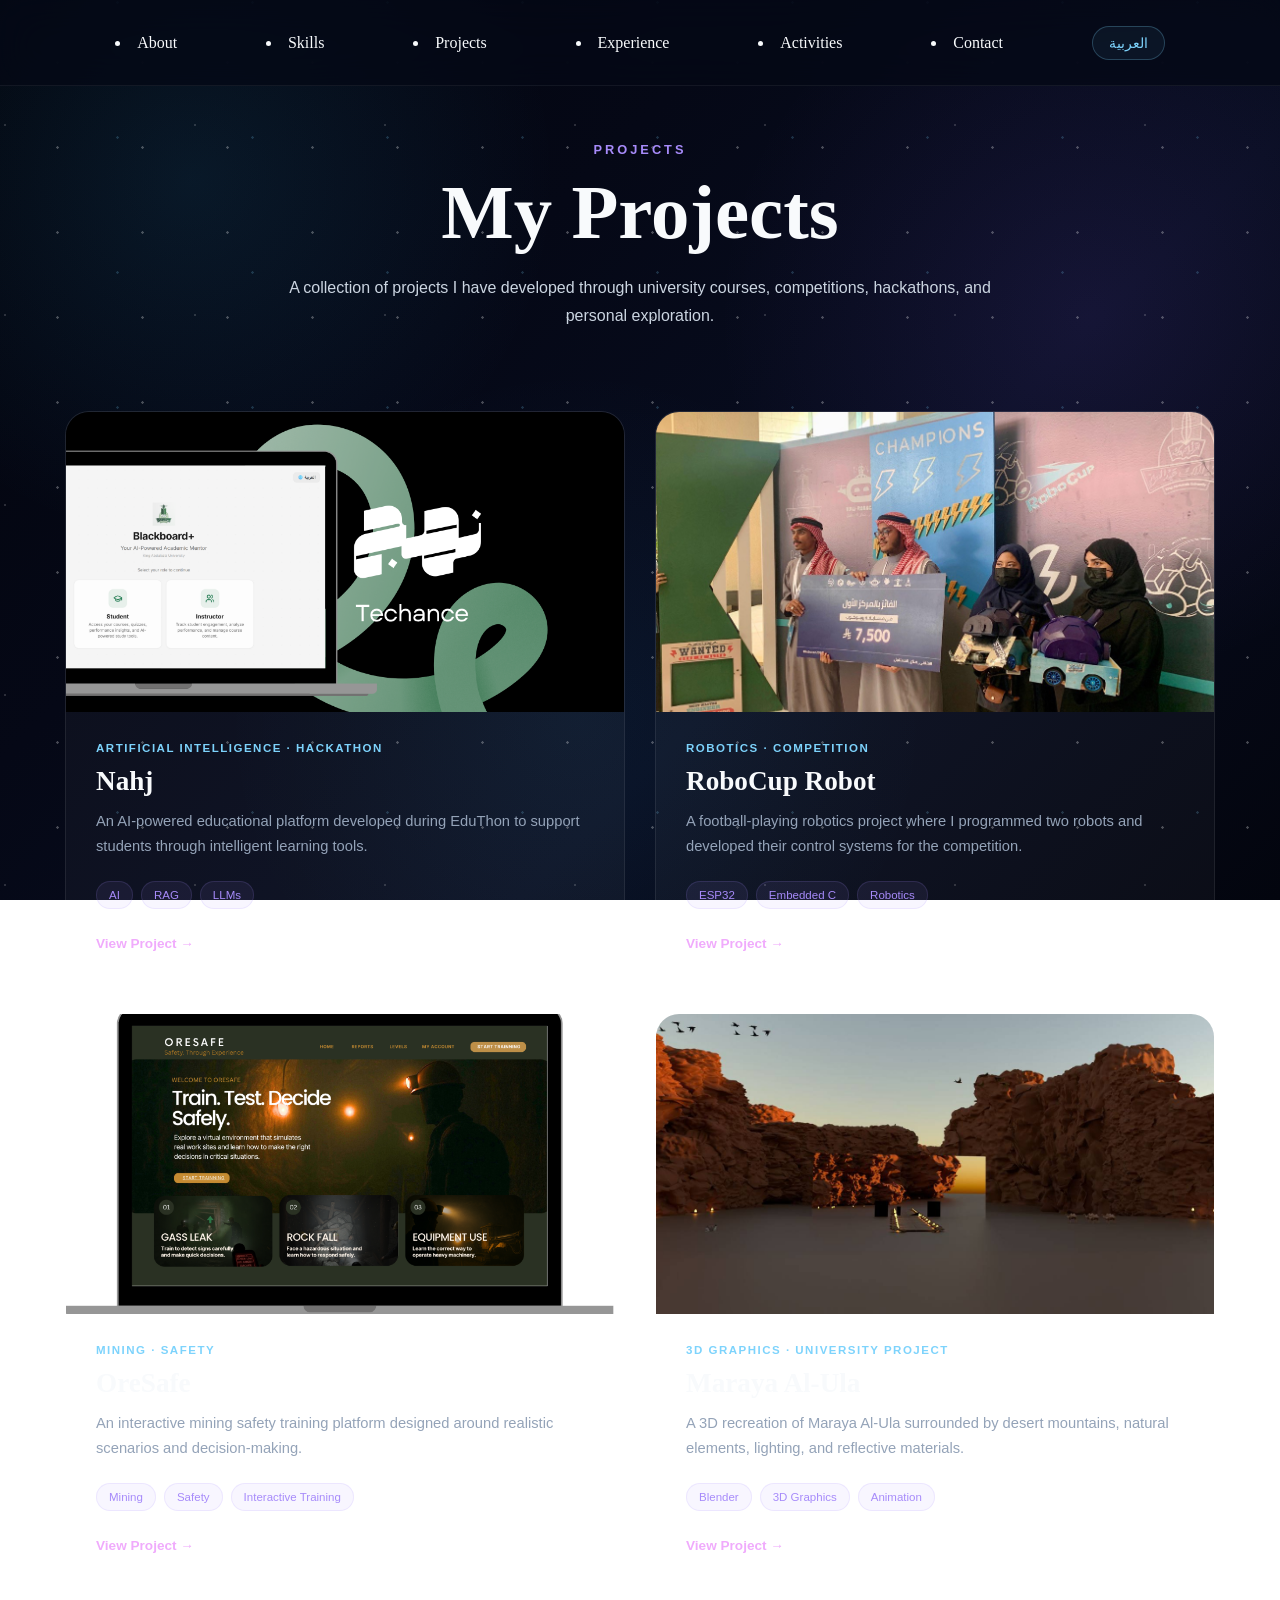
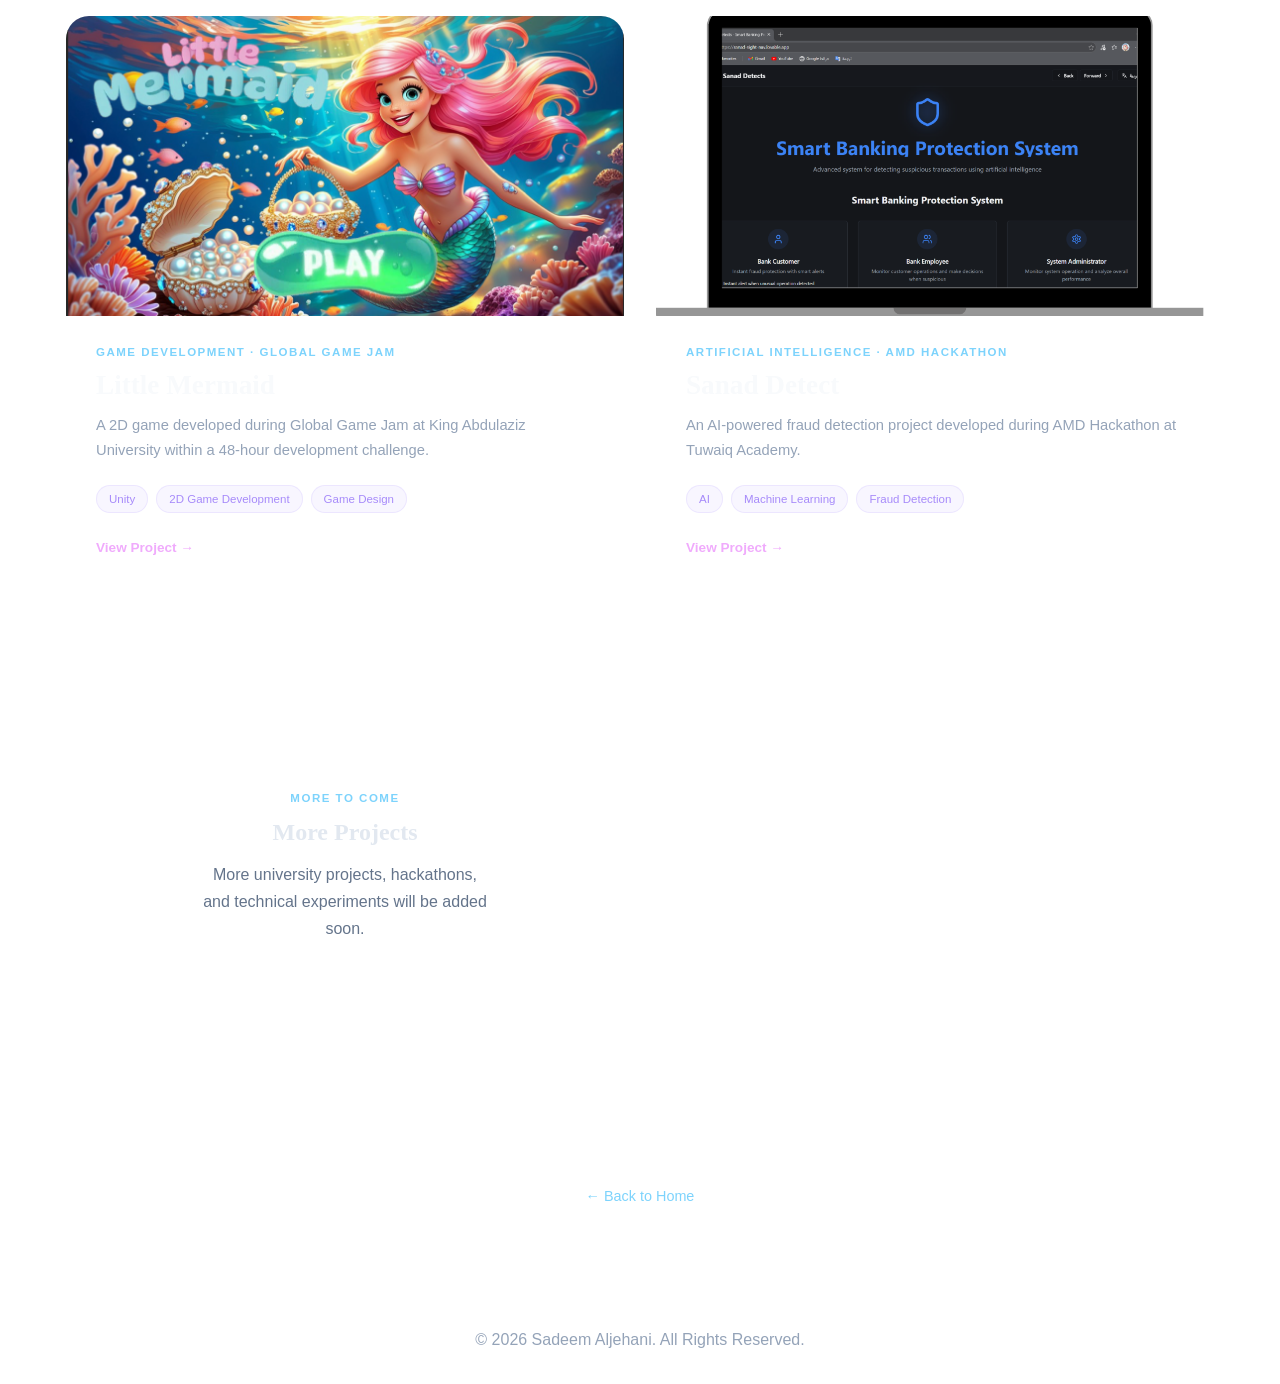
==== projects/index.html @ 94698612 "Initial commit" ====
<!DOCTYPE html>
<html lang="en" dir="ltr">

<head>

    <meta charset="UTF-8">
    <meta name="viewport" content="width=device-width, initial-scale=1.0">

    <title>Projects | Sadeem Aljehani</title>

    <link rel="preconnect" href="https://fonts.googleapis.com">
    <link rel="preconnect" href="https://fonts.gstatic.com" crossorigin>

    <link href="https://fonts.googleapis.com/css2?family=Poppins:wght@300;400;500;600;700;800&display=swap"
        rel="stylesheet">

    <link rel="stylesheet" href="../css/style.css">

</head>


<body>


    <!-- ================= NAVBAR ================= -->

    <header>

        <nav>

            <li>
                <a href="../index.html#about" data-en="About" data-ar="نبذة عني">
                    About
                </a>
            </li>

            <li>
                <a href="../index.html#skills" data-en="Skills" data-ar="المهارات">
                    Skills
                </a>
            </li>

            <li>
                <a href="../index.html#projects" data-en="Projects" data-ar="المشاريع">
                    Projects
                </a>
            </li>

            <li>
                <a href="../index.html#experience" data-en="Experience" data-ar="الخبرات">
                    Experience
                </a>
            </li>

            <li>
                <a href="../index.html#activities" data-en="Activities" data-ar="المشاركات">
                    Activities
                </a>
            </li>

            <li>
                <a href="../index.html#contact" data-en="Contact" data-ar="تواصل">
                    Contact
                </a>
            </li>

            <button id="language-toggle" class="language-toggle">
                العربية
            </button>

        </nav>

    </header>



    <!-- ================= PROJECTS ================= -->

    <main>

        <section class="all-projects">


            <!-- ================= PAGE HEADER ================= -->

            <div class="projects-page-header">

                <span data-en="PROJECTS" data-ar="المشاريع">
                    PROJECTS
                </span>


                <h1 data-en="My Projects" data-ar="مشاريعي">
                    My Projects
                </h1>


                <p data-en="A collection of projects I have developed through university courses, competitions, hackathons, and personal exploration."
                    data-ar="مجموعة من المشاريع التي طورتها من خلال المقررات الجامعية والمسابقات والهاكاثونات والتجارب الشخصية.">
                    A collection of projects I have developed through
                    university courses, competitions, hackathons,
                    and personal exploration.
                </p>

            </div>



            <!-- ================= PROJECT GRID ================= -->

            <div class="all-projects-grid">



                <!-- ================= NAHJ ================= -->

                <a href="nahj.html" class="all-project-card">

                    <div class="all-project-image">

                        <img src="../images/nahj.png" alt="Nahj">

                    </div>


                    <div class="all-project-content">

                        <span class="project-card-label" data-en="ARTIFICIAL INTELLIGENCE · HACKATHON"
                            data-ar="الذكاء الاصطناعي · هاكاثون">
                            ARTIFICIAL INTELLIGENCE · HACKATHON
                        </span>


                        <h2 data-en="Nahj" data-ar="نهج">
                            Nahj
                        </h2>


                        <p data-en="An AI-powered educational platform developed during EduThon to support students through intelligent learning tools."
                            data-ar="منصة تعليمية مدعومة بالذكاء الاصطناعي تم تطويرها خلال إديوثون لدعم الطلاب من خلال أدوات تعليمية ذكية.">
                            An AI-powered educational platform developed
                            during EduThon to support students through
                            intelligent learning tools.
                        </p>


                        <div class="project-card-tags">

                            <span>AI</span>
                            <span>RAG</span>
                            <span>LLMs</span>

                        </div>


                        <span class="project-card-link" data-en="View Project →" data-ar="عرض المشروع ←">
                            View Project →
                        </span>

                    </div>

                </a>



                <!-- ================= ROBOCUP ================= -->

                <a href="robocup.html" class="all-project-card">

                    <div class="all-project-image">

                        <img src="../images/robocup.png" alt="RoboCup Robot">

                    </div>


                    <div class="all-project-content">

                        <span class="project-card-label" data-en="ROBOTICS · COMPETITION" data-ar="الروبوتات · مسابقة">
                            ROBOTICS · COMPETITION
                        </span>


                        <h2 data-en="RoboCup Robot" data-ar="روبوت RoboCup">
                            RoboCup Robot
                        </h2>


                        <p data-en="A football-playing robotics project where I programmed two robots and developed their control systems for the competition."
                            data-ar="مشروع روبوتات لكرة القدم قمت فيه ببرمجة روبوتين وتطوير أنظمة التحكم الخاصة بهما للمشاركة في المسابقة.">
                            A football-playing robotics project where
                            I programmed two robots and developed
                            their control systems for the competition.
                        </p>


                        <div class="project-card-tags">

                            <span>ESP32</span>
                            <span>Embedded C</span>
                            <span>Robotics</span>

                        </div>


                        <span class="project-card-link" data-en="View Project →" data-ar="عرض المشروع ←">
                            View Project →
                        </span>

                    </div>

                </a>



                <!-- ================= ORESAFE ================= -->

                <a href="oresafe.html" class="all-project-card">

                    <div class="all-project-image">

                        <img src="../images/oresafe.png" alt="OreSafe">

                    </div>


                    <div class="all-project-content">

                        <span class="project-card-label" data-en="MINING · SAFETY" data-ar="التعدين · السلامة">
                            MINING · SAFETY
                        </span>


                        <h2 data-en="OreSafe" data-ar="OreSafe">
                            OreSafe
                        </h2>


                        <p data-en="An interactive mining safety training platform designed around realistic scenarios and decision-making."
                            data-ar="منصة تفاعلية للتدريب على السلامة في قطاع التعدين، مصممة حول سيناريوهات واقعية واتخاذ القرارات.">
                            An interactive mining safety training platform
                            designed around realistic scenarios and
                            decision-making.
                        </p>


                        <div class="project-card-tags">

                            <span data-en="Mining" data-ar="التعدين">
                                Mining
                            </span>

                            <span data-en="Safety" data-ar="السلامة">
                                Safety
                            </span>

                            <span data-en="Interactive Training" data-ar="تدريب تفاعلي">
                                Interactive Training
                            </span>

                        </div>


                        <span class="project-card-link" data-en="View Project →" data-ar="عرض المشروع ←">
                            View Project →
                        </span>

                    </div>

                </a>



                <!-- ================= MARAYA AL-ULA ================= -->

                <a href="maraya.html" class="all-project-card">

                    <div class="all-project-image">

                        <img src="../images/maraya1.jpg" alt="Maraya Al-Ula">

                    </div>


                    <div class="all-project-content">

                        <span class="project-card-label" data-en="3D GRAPHICS · UNIVERSITY PROJECT"
                            data-ar="رسوميات ثلاثية الأبعاد · مشروع جامعي">
                            3D GRAPHICS · UNIVERSITY PROJECT
                        </span>


                        <h2 data-en="Maraya Al-Ula" data-ar="مرايا العلا">
                            Maraya Al-Ula
                        </h2>


                        <p data-en="A 3D recreation of Maraya Al-Ula surrounded by desert mountains, natural elements, lighting, and reflective materials."
                            data-ar="إعادة إنشاء ثلاثية الأبعاد لمرايا العلا محاطة بالجبال الصحراوية والعناصر الطبيعية والإضاءة والخامات العاكسة.">
                            A 3D recreation of Maraya Al-Ula surrounded by
                            desert mountains, natural elements, lighting,
                            and reflective materials.
                        </p>


                        <div class="project-card-tags">

                            <span>Blender</span>

                            <span data-en="3D Graphics" data-ar="رسوميات ثلاثية الأبعاد">
                                3D Graphics
                            </span>

                            <span data-en="Animation" data-ar="تحريك">
                                Animation
                            </span>

                        </div>


                        <span class="project-card-link" data-en="View Project →" data-ar="عرض المشروع ←">
                            View Project →
                        </span>

                    </div>

                </a>



                <!-- ================= LITTLE MERMAID ================= -->

                <a href="little-mermaid.html" class="all-project-card">

                    <div class="all-project-image">

                        <img src="../images/little-mermaid.png" alt="Little Mermaid">

                    </div>


                    <div class="all-project-content">

                        <span class="project-card-label" data-en="GAME DEVELOPMENT · GLOBAL GAME JAM"
                            data-ar="تطوير ألعاب · Global Game Jam">
                            GAME DEVELOPMENT · GLOBAL GAME JAM
                        </span>


                        <h2 data-en="Little Mermaid" data-ar="Little Mermaid">
                            Little Mermaid
                        </h2>


                        <p data-en="A 2D game developed during Global Game Jam at King Abdulaziz University within a 48-hour development challenge."
                            data-ar="لعبة ثنائية الأبعاد تم تطويرها خلال Global Game Jam في جامعة الملك عبدالعزيز ضمن تحدٍ لتطوير اللعبة خلال 48 ساعة.">
                            A 2D game developed during Global Game Jam
                            at King Abdulaziz University within a
                            48-hour development challenge.
                        </p>


                        <div class="project-card-tags">

                            <span>Unity</span>

                            <span data-en="2D Game Development" data-ar="تطوير ألعاب ثنائية الأبعاد">
                                2D Game Development
                            </span>

                            <span data-en="Game Design" data-ar="تصميم الألعاب">
                                Game Design
                            </span>

                        </div>


                        <span class="project-card-link" data-en="View Project →" data-ar="عرض المشروع ←">
                            View Project →
                        </span>

                    </div>

                </a>



                <!-- ================= SANAD ================= -->

                <a href="https://sanad-sight-nav.lovable.app/" class="all-project-card">

                    <div class="all-project-image">

                        <img src="../images/sanad.png" alt="Sanad Detect">

                    </div>


                    <div class="all-project-content">

                        <span class="project-card-label" data-en="ARTIFICIAL INTELLIGENCE · AMD HACKATHON"
                            data-ar="الذكاء الاصطناعي · هاكاثون AMD">
                            ARTIFICIAL INTELLIGENCE · AMD HACKATHON
                        </span>


                        <h2 data-en="Sanad Detect" data-ar="سند Detect">
                            Sanad Detect
                        </h2>


                        <p data-en="An AI-powered fraud detection project developed during AMD Hackathon at Tuwaiq Academy."
                            data-ar="مشروع لاكتشاف الاحتيال باستخدام الذكاء الاصطناعي، تم تطويره خلال هاكاثون AMD في أكاديمية طويق.">
                            An AI-powered fraud detection project developed
                            during AMD Hackathon at Tuwaiq Academy.
                        </p>


                        <div class="project-card-tags">

                            <span>AI</span>

                            <span data-en="Machine Learning" data-ar="تعلم الآلة">
                                Machine Learning
                            </span>

                            <span data-en="Fraud Detection" data-ar="كشف الاحتيال">
                                Fraud Detection
                            </span>

                        </div>


                        <span class="project-card-link" data-en="View Project →" data-ar="عرض المشروع ←">
                            View Project →
                        </span>

                    </div>

                </a>



                <!-- ================= COMING PROJECT ================= -->

                <div class="all-project-card project-placeholder">

                    <div class="placeholder-content">

                        <span class="project-card-label" data-en="MORE TO COME" data-ar="المزيد قريبًا">
                            MORE TO COME
                        </span>


                        <h2 data-en="More Projects" data-ar="مشاريع أخرى">
                            More Projects
                        </h2>


                        <p data-en="More university projects, hackathons, and technical experiments will be added soon."
                            data-ar="سيتم إضافة المزيد من المشاريع الجامعية والهاكاثونات والتجارب التقنية قريبًا.">
                            More university projects, hackathons,
                            and technical experiments will be added soon.
                        </p>

                    </div>

                </div>


            </div>



            <!-- ================= BACK ================= -->

            <div class="projects-page-back">

                <a href="../index.html#projects" data-en="← Back to Home" data-ar="العودة إلى الرئيسية←">
                    ← Back to Home
                </a>

            </div>


        </section>

    </main>



    <!-- ================= FOOTER ================= -->

    <footer>

        <p data-en="© 2026 Sadeem Aljehani. All Rights Reserved." data-ar="© 2026 سديم الجهني. جميع الحقوق محفوظة.">
            © 2026 Sadeem Aljehani. All Rights Reserved.
        </p>

    </footer>



    <!-- ================= JAVASCRIPT ================= -->

    <script src="../js/script.js"></script>

</body>

</html>
---- css/style.css ----
/* ===========================
   RESET
=========================== */

* {
    margin: 0;
    padding: 0;
    box-sizing: border-box;
}

html {
    scroll-behavior: smooth;
}

body {
    font-family: Arial, sans-serif;

    background:
        radial-gradient(circle at 15% 20%,
            rgba(56, 189, 248, 0.10),
            transparent 28%),
        radial-gradient(circle at 85% 35%,
            rgba(139, 92, 246, 0.10),
            transparent 30%),
        radial-gradient(circle at 45% 80%,
            rgba(56, 189, 248, 0.06),
            transparent 35%),
        linear-gradient(135deg,
            #02040C 0%,
            #050816 35%,
            #080D20 65%,
            #03050E 100%);

    background-attachment: fixed;

    color: #F8FAFC;

    overflow-x: hidden;

    position: relative;
}

body::before {
    content: "";

    position: fixed;

    inset: 0;

    pointer-events: none;

    z-index: 0;

    background-image:
        radial-gradient(circle,
            rgba(255, 255, 255, .75) 1px,
            transparent 1.5px),
        radial-gradient(circle,
            rgba(125, 211, 252, .55) 1px,
            transparent 1.5px),
        radial-gradient(circle,
            rgba(255, 255, 255, .45) 1px,
            transparent 1.5px);

    background-size:
        85px 85px,
        135px 135px,
        190px 190px;

    background-position:
        15px 20px,
        50px 70px,
        100px 30px;

    opacity: .35;

    animation: starDrift 30s ease-in-out infinite;
}

section {
    padding: 120px 9%;
    background: transparent;
}

header,
main,
footer {
    position: relative;
    z-index: 1;
}

/* ===========================
   HEADINGS
=========================== */

h1,
h2,
h3,
h4,
.section-title,
.logo,
.greeting,
nav a {
    font-family: "Times New Roman", Times, serif;
}

section {
    padding: 120px 9%;
}

a {

    text-decoration: none;

    color: inherit;

}

ul {

    list-style: none;

}

section {

    background: transparent;
    color: #F8FAFC;

}

/* ===========================
   NAVBAR
=========================== */

header {

    position: fixed;

    top: 0;

    left: 0;

    width: 100%;

    z-index: 999;

    backdrop-filter: blur(18px);

    background: rgba(5, 8, 22, .75);

    border-bottom: 1px solid rgba(255, 255, 255, .06);

}

nav {

    height: 85px;

    display: flex;

    justify-content: space-between;

    align-items: center;

    width: 82%;

    margin: auto;

}

.logo {

    font-size: 2rem;

    font-weight: 700;

    color: #7DD3FC;

}

nav ul {

    display: flex;

    gap: 2.5rem;

}

nav ul li a {

    color: #CBD5E1;

    transition: .35s;

    font-weight: 500;

}

nav ul li a:hover {

    color: #7DD3FC;

}

nav a.active {

    color: #7DD3FC;

}

/* ===========================
   HERO
=========================== */

#hero {

    min-height: 100vh;

    display: flex;

    justify-content: space-between;

    align-items: center;

    gap: 80px;

}

.hero-content {

    flex: 1;

}

.greeting {

    color: #7DD3FC;

    letter-spacing: 4px;

    font-weight: 600;

}

.hero-content h1 {

    font-size: 5rem;

    margin: 18px 0;

    line-height: 1.05;

}

.hero-content h1 span {

    color: #A855F7;

}

#typing {

    font-size: 1.6rem;

    color: #94A3B8;

    margin-bottom: 25px;

}

.description {

    color: #B8C1D9;

    line-height: 2;

    max-width: 620px;

    margin-bottom: 35px;

}

.hero-tags {

    display: flex;

    flex-wrap: wrap;

    gap: 15px;

    margin-bottom: 40px;

}

.hero-tags span {

    padding: 10px 18px;

    border-radius: 50px;

    background: rgba(125, 211, 252, .08);

    border: 1px solid rgba(125, 211, 252, .25);

    color: #7DD3FC;

}

.hero-buttons {

    display: flex;

    gap: 20px;

}

.btn-primary {

    padding: 15px 30px;

    border-radius: 14px;

    background: linear-gradient(135deg, #38BDF8, #8B5CF6);

    color: white;

    transition: .35s;

}

.btn-primary:hover {

    transform: translateY(-5px);

}

.btn-secondary {

    padding: 15px 30px;

    border-radius: 14px;

    border: 1px solid #7DD3FC;

    color: #7DD3FC;

    transition: .35s;

}

.btn-secondary:hover {

    background: #7DD3FC;

    color: #050816;

}

/* ===========================
   HERO VISUAL
=========================== */

.hero-visual {

    flex: 1;
    position: relative;
    height: 520px;
    overflow: hidden;

}

.glow {

    width: 340px;

    height: 340px;

    border-radius: 50%;

    background: radial-gradient(circle, #38BDF8 0%, transparent 70%);

    opacity: .18;

    position: absolute;

    left: 50%;

    top: 50%;

    transform: translate(-50%, -50%);

}

.orbit {

    position: absolute;

    border: 1px solid rgba(125, 211, 252, .12);

    border-radius: 50%;

    left: 50%;
    top: 50%;

    transform: translate(-50%, -50%) rotate(-25deg);

    animation: orbitRotate 20s linear infinite;

}

.orbit-1 {

    width: 260px;
    height: 170px;

}

.orbit-2 {

    width: 380px;
    height: 260px;

    animation-duration: 28s;

}

.orbit-3 {

    width: 520px;
    height: 360px;

    animation-duration: 36s;

}

/* ===========================
   SECTION TITLE
=========================== */

.section-title {

    text-align: center;

    margin-bottom: 80px;

}

.section-title span {

    color: #7DD3FC;

    letter-spacing: 5px;

    font-size: .9rem;

    font-weight: 600;

}

.section-title h2 {

    font-size: 3rem;

    margin-top: 15px;

}

/* ===========================
   ABOUT
=========================== */

#about {

    background: linear-gradient(180deg,
            #050816 0%,
            #0B1120 100%);

}

.about-container {

    display: flex;

    justify-content: space-between;

    align-items: center;

    gap: 90px;

}

.about-text {

    flex: 1;

}

.about-text p {

    color: #B8C1D9;

    line-height: 2;

    margin-bottom: 25px;

    font-size: 1.08rem;

}

.about-cards {

    flex: 1;

    display: grid;

    grid-template-columns: repeat(2, 1fr);

    gap: 22px;

}

.about-card {

    background: rgba(255, 255, 255, .04);

    border: 1px solid rgba(255, 255, 255, .08);

    border-radius: 22px;

    padding: 30px;

    transition: .35s;

    backdrop-filter: blur(15px);

}

.about-card:hover {

    transform: translateY(-10px);

    border-color: #7DD3FC;

    box-shadow: 0 20px 45px rgba(125, 211, 252, .15);

}

.about-card h3 {
    color: #A78BFA;
    margin-bottom: 18px;

    font-size: 1.3rem;

}

.about-card p {

    color: #94A3B8;

    line-height: 1.8;

}

.about-text strong {
    color: #7DD3FC;
    font-weight: 600;
}

/* ===========================
   SKILLS
=========================== */

/* =========================
   SKILLS
========================= */

#skills {
    background: transparent;
}

.skills-grid {

    display: grid;

    grid-template-columns: repeat(2, 1fr);

    gap: 30px;

}

.skill-category {

    background: rgba(255, 255, 255, 0.04);

    border: 1px solid rgba(255, 255, 255, 0.08);

    border-radius: 22px;

    padding: 35px;

    transition: 0.35s ease;

}

.skill-category:hover {

    transform: translateY(-8px);

    border-color: rgba(167, 139, 250, 0.45);

    box-shadow:
        0 20px 40px rgba(139, 92, 246, 0.15);

}


/* =========================
   CARD TITLE
========================= */

.skill-category h3 {

    margin-bottom: 25px;

    font-size: 1.4rem;

    color: #A78BFA;

}


/* =========================
   SKILL TAGS
========================= */

.skill-tags {

    display: flex;

    flex-wrap: wrap;

    gap: 12px;

}

.skill-tags span {

    padding: 10px 18px;

    border-radius: 50px;

    background: rgba(255, 255, 255, 0.04);

    border: 1px solid rgba(255, 255, 255, 0.10);

    color: #CBD5E1;

    transition: 0.3s ease;

}


/* =========================
   DIFFERENT SKILL COLORS
========================= */

.skill-tags span:nth-child(4n + 1) {

    color: #7DD3FC;

    border-color: rgba(125, 211, 252, 0.25);

    background: rgba(125, 211, 252, 0.06);

}

.skill-tags span:nth-child(4n + 2) {

    color: #A78BFA;

    border-color: rgba(167, 139, 250, 0.25);

    background: rgba(167, 139, 250, 0.06);

}

.skill-tags span:nth-child(4n + 3) {

    color: #F0ABFC;

    border-color: rgba(240, 171, 252, 0.25);

    background: rgba(240, 171, 252, 0.06);

}

.skill-tags span:nth-child(4n + 4) {

    color: #86EFAC;

    border-color: rgba(134, 239, 172, 0.25);

    background: rgba(134, 239, 172, 0.06);

}


/* =========================
   HOVER
========================= */

.skill-tags span:hover {

    transform: translateY(-3px);

    background: rgba(255, 255, 255, 0.10);

    border-color: currentColor;

}

/* ===========================
   PROJECTS
=========================== */

#projects {

    background: linear-gradient(180deg,
            #050816,
            #0B1120);

}

.projects-grid {

    display: grid;

    grid-template-columns: repeat(auto-fit, minmax(320px, 1fr));

    gap: 30px;

}

.project-card {

    background: rgba(255, 255, 255, .04);

    border: 1px solid rgba(255, 255, 255, .08);

    border-radius: 24px;

    overflow: hidden;

    transition: .4s;

}

.project-card:hover {

    transform: translateY(-12px);

    border-color: #7DD3FC;

    box-shadow: 0 20px 50px rgba(125, 211, 252, .18);

}

.project-card img {

    width: 100%;

    height: 220px;

    object-fit: cover;

}

.project-card h3 {

    margin: 25px 25px 10px;

    font-size: 1.5rem;

}

.project-card p {

    margin: 0 25px 30px;

    color: #94A3B8;

    line-height: 1.8;

}

.projects-button {

    margin-top: 60px;

    text-align: center;

}

/* ===========================
   EXPERIENCE
=========================== */

.timeline {

    max-width: 900px;

    margin: auto;

    position: relative;

}

.timeline::before {

    content: "";

    position: absolute;

    left: 20px;

    top: 0;

    width: 2px;

    height: 100%;

    background: #38BDF8;

}

.timeline-item {

    position: relative;

    padding-left: 70px;

    margin-bottom: 60px;

}

.timeline-dot {

    width: 18px;

    height: 18px;

    background: #38BDF8;

    border-radius: 50%;

    position: absolute;

    left: 11px;

    top: 10px;

}

.timeline-content {

    background: rgba(255, 255, 255, .04);

    border: 1px solid rgba(255, 255, 255, .08);

    border-radius: 20px;

    padding: 30px;

}

.timeline-content span {

    color: #7DD3FC;

    font-size: .9rem;

}

.timeline-content h3 {

    margin: 12px 0 5px;

}

.timeline-content h4 {

    color: #CBD5E1;

    margin-bottom: 15px;

    font-weight: 500;

}

.timeline-content p {

    color: #94A3B8;

    line-height: 1.8;

}

/* ===========================
   LEADERSHIP
=========================== */

.community-grid {

    display: grid;

    grid-template-columns: repeat(auto-fit, minmax(250px, 1fr));

    gap: 25px;

}

.community-card {

    padding: 30px;

    border-radius: 20px;

    background: rgba(255, 255, 255, .04);

    border: 1px solid rgba(255, 255, 255, .08);

    transition: .35s;

}

.community-card:hover {

    transform: translateY(-8px);

    border-color: #8B5CF6;

}

.community-card h3 {

    margin-bottom: 15px;

}

.community-card p {

    color: #94A3B8;

    line-height: 1.8;

}

/* =====================================================
   CONTACT
===================================================== */

.contact {

    width: min(1150px, 90%);

    margin: 0 auto;

    padding: 100px 0 120px;
}


.contact-container {

    max-width: 900px;

    margin: 0 auto;
}


/* ================= CONTACT LINKS ================= */

.contact-links {

    display: grid;

    grid-template-columns: repeat(3, 1fr);

    gap: 18px;

    margin-top: 45px;
}


.contact-card {

    display: flex;

    align-items: center;

    gap: 15px;

    padding: 22px;

    border-radius: 20px;

    text-decoration: none;

    background:
        linear-gradient(135deg,
            rgba(255, 255, 255, 0.04),
            rgba(255, 255, 255, 0.018));

    border: 1px solid rgba(255, 255, 255, 0.08);

    transition:
        transform 0.3s ease,
        border-color 0.3s ease,
        box-shadow 0.3s ease;
}


.contact-card:hover {

    transform: translateY(-5px);

    border-color: rgba(125, 211, 252, 0.35);

    box-shadow:
        0 20px 50px rgba(125, 211, 252, 0.08);
}


/* ================= ICON ================= */

.contact-icon {

    width: 48px;

    height: 48px;

    min-width: 48px;

    display: flex;

    align-items: center;

    justify-content: center;

    border-radius: 14px;

    color: #7DD3FC;

    background: rgba(125, 211, 252, 0.07);

    border: 1px solid rgba(125, 211, 252, 0.16);

    font-size: 1rem;

    font-weight: 700;
}


/* ================= TEXT ================= */

.contact-label {

    display: block;

    margin-bottom: 5px;

    color: #7DD3FC;

    font-size: 0.68rem;

    font-weight: 700;

    letter-spacing: 1.5px;
}


.contact-card h3 {

    margin: 0;

    color: #F8FAFC;

    font-size: 0.9rem;

    font-weight: 500;

    word-break: break-word;
}


/* =====================================================
   RESPONSIVE
===================================================== */

@media (max-width: 850px) {

    .contact-links {

        grid-template-columns: 1fr;

    }

}


@media (max-width: 500px) {

    .contact {

        width: 88%;

        padding: 70px 0 90px;

    }

    .contact-card {

        padding: 18px;

    }

}

/* ===========================
   FOOTER
=========================== */

footer {

    padding: 35px;

    text-align: center;

    border-top: 1px solid rgba(255, 255, 255, .08);

    color: #94A3B8;

}

#topBtn {

    position: fixed;

    right: 30px;
    bottom: 30px;

    width: 52px;
    height: 52px;

    border: none;
    border-radius: 50%;

    background: linear-gradient(135deg,
            #38BDF8,
            #8B5CF6);

    color: white;

    font-size: 22px;

    cursor: pointer;

    opacity: 0;
    visibility: hidden;

    transform: translateY(15px);

    transition: .3s;

    z-index: 1000;

}

#topBtn.show {

    opacity: 1;

    visibility: visible;

    transform: translateY(0);

}



/* ===========================
   RESPONSIVE
=========================== */

@media(max-width:992px) {

    nav {

        width: 90%;

    }

    #hero {

        flex-direction: column;

        text-align: center;

    }

    .hero-content {

        display: flex;

        flex-direction: column;

        align-items: center;

    }

    .about-container {

        flex-direction: column;

    }

    .about-cards {

        grid-template-columns: 1fr;

        width: 100%;

    }

    .skills-grid {

        grid-template-columns: 1fr;

    }

    .projects-grid {

        grid-template-columns: 1fr;

    }

}

@media(max-width:768px) {

    nav {

        flex-direction: column;

        height: auto;

        padding: 20px 0;

        gap: 20px;

    }

    nav ul {

        flex-wrap: wrap;

        justify-content: center;

    }

    .hero-content h1 {

        font-size: 3.2rem;

    }

    .section-title h2 {

        font-size: 2.3rem;

    }

    section {

        padding: 90px 7%;

    }

}

.stars {

    position: absolute;

    inset: 0;

    pointer-events: none;

    background-image:
        radial-gradient(circle, rgba(255, 255, 255, .8) 1px, transparent 1.5px),
        radial-gradient(circle, rgba(125, 211, 252, .6) 1px, transparent 1.5px),
        radial-gradient(circle, rgba(255, 255, 255, .5) 1px, transparent 1.5px);

    background-size:
        90px 90px,
        140px 140px,
        190px 190px;

    background-position:
        10px 20px,
        40px 80px,
        100px 30px;

    opacity: .45;

    mask-image: radial-gradient(circle at center,
            black 0%,
            transparent 70%);

}

@keyframes starDrift {

    0% {
        transform: translate(0, 0);
    }

    50% {
        transform: translate(-8px, 5px);
    }

    100% {
        transform: translate(0, 0);
    }

}

/* ===========================
   SPACE BACKGROUND
=========================== */

#hero,
#about,
#skills,
#projects,
#experience,
#activities,
#certificates,
#contact {
    background: transparent !important;
}

/* =====================================================
PROJECT PAGES — SHARED
===================================================== */

.project-details {
    width: min(1180px, 88%);
    margin: 0 auto;
    padding: 150px 0 100px;
}


/* ================= PROJECT HERO ================= */

.project-hero {
    display: grid;
    grid-template-columns: 1fr 1fr;
    align-items: center;
    gap: 70px;
    min-height: 520px;
    margin-bottom: 100px;
}

.project-heading {
    order: 1;
    min-width: 0;
    padding: 20px;
}

.project-image {
    order: 2;
    position: relative;

    display: flex;
    justify-content: center;
    align-items: center;

    width: 100%;
    height: 440px;

    border-radius: 30px;

    background:
        radial-gradient(circle at 50% 40%,
            rgba(139, 92, 246, 0.14),
            transparent 60%),
        rgba(255, 255, 255, 0.025);

    border: 1px solid rgba(255, 255, 255, 0.09);

    overflow: hidden;

    box-shadow:
        0 25px 70px rgba(0, 0, 0, 0.35),
        0 0 50px rgba(139, 92, 246, 0.06);
}

.project-image::before {
    content: "";

    position: absolute;

    width: 280px;
    height: 280px;

    background: #8B5CF6;

    filter: blur(120px);
    opacity: 0.12;

    border-radius: 50%;

    z-index: 0;
}

.project-image img {
    position: relative;
    z-index: 1;

    width: 92%;
    max-width: 620px;
    max-height: 390px;

    object-fit: contain;

    border-radius: 18px;

    transition: transform 0.5s ease;
}

.project-image:hover img {
    transform: scale(1.035);
}


/* ================= TITLE ================= */

.project-label {
    display: inline-block;

    padding: 9px 18px;
    margin-bottom: 18px;

    border-radius: 50px;

    color: #A78BFA;

    background: rgba(167, 139, 250, 0.07);

    border: 1px solid rgba(167, 139, 250, 0.2);

    font-size: 0.8rem;
    font-weight: 600;

    letter-spacing: 2px;
}

.project-heading h1 {
    margin: 15px 0 20px;

    color: #F8FAFC;

    font-size: clamp(3rem, 6vw, 5.5rem);

    line-height: 1.05;
}

.project-achievement {
    margin: 20px 0 8px;

    color: #F0ABFC;

    font-size: 1.15rem;
    font-weight: 600;
}

.project-team {
    margin-top: 8px;

    color: #94A3B8;

    font-size: 0.95rem;
}

.project-status {
    display: inline-block;

    margin-top: 12px;

    padding: 7px 14px;

    border-radius: 30px;

    font-size: 0.82rem;

    color: #94A3B8;

    background: rgba(255, 255, 255, 0.04);

    border: 1px solid rgba(255, 255, 255, 0.08);
}


/* ================= PROJECT SECTIONS ================= */

.project-section {
    position: relative;

    max-width: 900px;

    margin: 0 auto 100px;

    padding: 45px;

    border-radius: 28px;

    background:
        linear-gradient(135deg,
            rgba(255, 255, 255, 0.045),
            rgba(255, 255, 255, 0.018));

    border: 1px solid rgba(255, 255, 255, 0.075);

    box-shadow:
        0 20px 50px rgba(0, 0, 0, 0.12);

    overflow: hidden;
}

.project-section::before {
    content: "";

    position: absolute;

    width: 180px;
    height: 180px;

    top: -100px;
    right: -70px;

    background: #8B5CF6;

    filter: blur(100px);
    opacity: 0.08;

    border-radius: 50%;
}

.project-section-label {
    display: block;

    margin-bottom: 12px;

    color: #7DD3FC;

    font-size: 0.8rem;
    font-weight: 600;

    letter-spacing: 2px;
}

.project-section h2 {
    margin-bottom: 25px;

    color: #F8FAFC;

    font-size: 2rem;
}

.project-section>p {
    max-width: 800px;

    margin-bottom: 18px;

    color: #CBD5E1;

    font-size: 1rem;

    line-height: 1.9;
}


/* ================= NAHJ FEATURES ================= */

.project-features {
    display: grid;

    grid-template-columns: repeat(2, 1fr);

    gap: 18px;

    margin-top: 30px;
}

.project-feature {
    position: relative;

    padding: 28px;

    border-radius: 20px;

    background: rgba(255, 255, 255, 0.035);

    border: 1px solid rgba(255, 255, 255, 0.07);

    transition: 0.3s ease;
}

.project-feature::before {
    content: "";

    position: absolute;

    left: 0;
    top: 20px;
    bottom: 20px;

    width: 3px;

    border-radius: 10px;

    background: linear-gradient(180deg,
            #8B5CF6,
            #7DD3FC);
}

.project-feature:hover {
    transform: translateY(-5px);

    background: rgba(139, 92, 246, 0.055);

    border-color: rgba(139, 92, 246, 0.3);
}

.project-feature h3 {
    margin-bottom: 10px;

    padding-left: 10px;

    font-size: 1.1rem;

    color: #EDE9FE;
}

.project-feature p {
    padding-left: 10px;

    color: #94A3B8;

    line-height: 1.7;

    font-size: 0.92rem;
}


/* ================= ROBOTICS GALLERY ================= */

.project-gallery {
    display: grid;

    grid-template-columns: repeat(2, 1fr);

    gap: 20px;

    margin-top: 35px;
}

.gallery-item {
    width: 100%;
    height: 300px;

    overflow: hidden;

    border-radius: 20px;

    background: rgba(255, 255, 255, 0.03);

    border: 1px solid rgba(255, 255, 255, 0.08);
}

.gallery-item img {
    width: 100%;
    height: 100%;

    display: block;

    object-fit: cover;

    transition: transform 0.5s ease;
}

.gallery-item:hover img {
    transform: scale(1.05);
}


/* ================= TECHNOLOGIES ================= */

.project-tags {
    display: flex;

    flex-wrap: wrap;

    gap: 12px;

    margin-top: 30px;
}

.project-tags span {
    padding: 10px 18px;

    border-radius: 50px;

    color: #7DD3FC;

    background: rgba(125, 211, 252, 0.06);

    border: 1px solid rgba(125, 211, 252, 0.20);

    font-size: 0.9rem;

    transition: 0.3s ease;
}

.project-tags span:hover {
    color: #050816;

    background: #7DD3FC;

    transform: translateY(-3px);
}


/* ================= ROBOTICS ROLE ================= */

.project-highlight {
    padding: 35px;

    border-radius: 24px;

    background: rgba(167, 139, 250, 0.05);

    border: 1px solid rgba(167, 139, 250, 0.15);
}

.project-highlight h2 {
    color: #A78BFA;
}


/* ================= ACHIEVEMENT ================= */

.project-achievement-box {
    width: 100%;

    padding: 45px;

    margin-bottom: 70px;

    text-align: center;

    border-radius: 24px;

    background:
        linear-gradient(135deg,
            rgba(167, 139, 250, 0.08),
            rgba(240, 171, 252, 0.05));

    border: 1px solid rgba(167, 139, 250, 0.20);
}

.project-achievement-box>span {
    color: #7DD3FC;

    font-size: 0.8rem;
    font-weight: 600;

    letter-spacing: 2px;
}

.project-achievement-box h2 {
    margin: 12px 0 5px;

    color: #F0ABFC;

    font-size: 3rem;
}

.project-achievement-box p {
    color: #CBD5E1;
}


/* ================= CERTIFICATE ================= */

.project-certificate {
    text-align: center;
}

.certificate-image {
    display: flex;

    justify-content: center;
    align-items: center;

    margin-top: 35px;
}

.certificate-image img {
    width: 100%;

    max-width: 650px;

    height: auto;

    display: block;

    border-radius: 18px;

    border: 1px solid rgba(255, 255, 255, 0.10);

    box-shadow:
        0 25px 60px rgba(139, 92, 246, 0.15);

    transition: 0.35s ease;
}

.certificate-image img:hover {
    transform: translateY(-5px);

    box-shadow:
        0 30px 70px rgba(139, 92, 246, 0.22);
}


/* ================= BACK BUTTON ================= */

.project-back {
    text-align: center;

    margin-top: 60px;
}

.project-back a {
    color: #7DD3FC;

    text-decoration: none;

    font-weight: 500;

    transition: 0.3s;
}

.project-back a:hover {
    color: #F0ABFC;
}


/* ================= MOBILE ================= */

@media (max-width: 800px) {

    .project-details {
        width: 92%;
        padding-top: 100px;
    }

    .project-hero {
        grid-template-columns: 1fr;

        gap: 40px;

        text-align: center;

        min-height: auto;

        margin-bottom: 80px;
    }

    .project-heading {
        order: 1;
    }

    .project-image {
        order: 2;

        height: 300px;
    }

    .project-image img {
        max-width: 450px;
        max-height: 260px;
    }

    .project-section {
        margin-bottom: 70px;

        padding: 30px 25px;
    }

    .project-features {
        grid-template-columns: 1fr;
    }

    .project-gallery {
        grid-template-columns: 1fr;
    }

    .gallery-item {
        height: 280px;
    }
}

@media (max-width: 500px) {

    .project-details {
        width: 88%;
    }

    .project-heading h1 {
        font-size: 2.8rem;
    }

    .project-section {
        padding: 25px 20px;
    }

    .project-section h2 {
        font-size: 1.6rem;
    }

    .project-achievement-box {
        padding: 35px 20px;
    }

    .project-achievement-box h2 {
        font-size: 2.4rem;
    }

    .project-tags span {
        padding: 8px 13px;
        font-size: 0.8rem;
    }
}

/* =====================================================
   ALL PROJECTS PAGE
===================================================== */

.all-projects {

    width: min(1150px, 90%);

    margin: 0 auto;

    padding: 140px 0 90px;

}


/* =====================================================
   PAGE HEADER
===================================================== */

.projects-page-header {

    max-width: 750px;

    margin: 0 auto 80px;

    text-align: center;

}


.projects-page-header>span {

    color: #A78BFA;

    font-size: 0.8rem;

    font-weight: 600;

    letter-spacing: 3px;

}


.projects-page-header h1 {

    margin: 15px 0 20px;

    color: #F8FAFC;

    font-size: clamp(3rem, 6vw, 5rem);

    line-height: 1.05;

}


.projects-page-header p {

    color: #CBD5E1;

    font-size: 1rem;

    line-height: 1.8;

}


/* =====================================================
   PROJECT GRID
===================================================== */

.all-projects-grid {

    display: grid;

    grid-template-columns: repeat(2, 1fr);

    gap: 30px;

}


/* =====================================================
   PROJECT CARD
===================================================== */

.all-project-card {

    display: block;

    overflow: hidden;

    text-decoration: none;

    border-radius: 24px;

    background: rgba(255, 255, 255, 0.035);

    border: 1px solid rgba(255, 255, 255, 0.08);

    transition:
        transform 0.35s ease,
        border-color 0.35s ease,
        box-shadow 0.35s ease;

}


.all-project-card:hover {

    transform: translateY(-8px);

    border-color: rgba(167, 139, 250, 0.45);

    box-shadow:
        0 25px 60px rgba(139, 92, 246, 0.15);

}


/* =====================================================
   PROJECT IMAGE
===================================================== */

.all-project-image {

    width: 100%;

    height: 300px;

    overflow: hidden;

    background: rgba(255, 255, 255, 0.025);

}


.all-project-image img {

    width: 100%;

    height: 100%;

    display: block;

    object-fit: cover;

    transition: transform 0.5s ease;

}


.all-project-card:hover .all-project-image img {

    transform: scale(1.05);

}


/* =====================================================
   PROJECT CONTENT
===================================================== */

.all-project-content {

    padding: 30px;

}


.project-card-label {

    display: block;

    margin-bottom: 12px;

    color: #7DD3FC;

    font-size: 0.72rem;

    font-weight: 600;

    letter-spacing: 1.5px;

}


.all-project-content h2 {

    margin-bottom: 12px;

    color: #F8FAFC;

    font-size: 1.7rem;

}


.all-project-content p {

    margin-bottom: 22px;

    color: #94A3B8;

    line-height: 1.7;

    font-size: 0.92rem;

}


/* =====================================================
   PROJECT TAGS
===================================================== */

.project-card-tags {

    display: flex;

    flex-wrap: wrap;

    gap: 8px;

    margin-bottom: 25px;

}


.project-card-tags span {

    padding: 7px 12px;

    border-radius: 50px;

    color: #A78BFA;

    background: rgba(167, 139, 250, 0.08);

    border: 1px solid rgba(167, 139, 250, 0.15);

    font-size: 0.72rem;

}


/* =====================================================
   VIEW PROJECT
===================================================== */

.project-card-link {

    color: #F0ABFC;

    font-size: 0.85rem;

    font-weight: 600;

    transition: 0.3s;

}


.all-project-card:hover .project-card-link {

    color: #7DD3FC;

}


/* =====================================================
   PLACEHOLDER
===================================================== */

.project-placeholder {

    min-height: 500px;

    display: flex;

    align-items: center;

    justify-content: center;

    text-align: center;

    border-style: dashed;

    cursor: default;

}


.project-placeholder:hover {

    transform: none;

    border-color: rgba(255, 255, 255, 0.15);

    box-shadow: none;

}


.placeholder-content {

    max-width: 350px;

    padding: 30px;

}


.placeholder-content h2 {

    margin: 15px 0;

    color: #E2E8F0;

}


.placeholder-content p {

    color: #64748B;

    line-height: 1.7;

}


/* =====================================================
   BACK
===================================================== */

.projects-page-back {

    margin-top: 70px;

    text-align: center;

}


.projects-page-back a {

    color: #7DD3FC;

    text-decoration: none;

    font-size: 0.9rem;

    font-weight: 500;

    transition: 0.3s;

}


.projects-page-back a:hover {

    color: #F0ABFC;

}

/* =====================================================
   EXPERIENCE & ACTIVITIES
===================================================== */

.experience,
.activities {

    width: min(1150px, 90%);

    margin: 0 auto;

    padding: 90px 0;

}


/* ================= SECTION HEADER ================= */

.section-header {

    max-width: 700px;

    margin-bottom: 50px;

}


.section-header>span {

    display: block;

    margin-bottom: 12px;

    color: #7DD3FC;

    font-size: 0.8rem;

    font-weight: 600;

    letter-spacing: 2.5px;

}


.section-header h2 {

    margin-bottom: 15px;

    color: #F8FAFC;

    font-size: 2.5rem;

}


.section-header p {

    color: #94A3B8;

    font-size: 1rem;

    line-height: 1.8;

}


/* =====================================================
   EXPERIENCE
===================================================== */

.experience-grid {

    display: grid;

    grid-template-columns: repeat(2, 1fr);

    gap: 20px;

}


.experience-card {

    display: flex;

    align-items: flex-start;

    gap: 22px;

    padding: 28px;

    border-radius: 24px;

    background: rgba(255, 255, 255, 0.035);

    border: 1px solid rgba(255, 255, 255, 0.08);

    transition:
        transform 0.3s ease,
        border-color 0.3s ease,
        box-shadow 0.3s ease;

}


.experience-card:hover {

    transform: translateY(-6px);

    border-color: rgba(167, 139, 250, 0.35);

    box-shadow:
        0 20px 50px rgba(139, 92, 246, 0.10);

}

/* ================= LOGO ================= */

.experience-logo,
.activity-logo {

    width: 120px;
    height: 120px;

    min-width: 120px;

    display: flex;

    align-items: center;
    justify-content: center;

    border-radius: 22px;

    background: rgba(255, 255, 255, 0.045);

    border: 1px solid rgba(255, 255, 255, 0.08);

    overflow: hidden;
}


.experience-logo img,
.activity-logo img {

    width: 120px;
    height: 120px;

    object-fit: contain;

    display: block;
}

/* ================= EXPERIENCE CONTENT ================= */

.experience-content {

    min-width: 0;

}


.experience-label,
.activity-label {

    display: block;

    margin-bottom: 8px;

    color: #7DD3FC;

    font-size: 0.72rem;

    font-weight: 700;

    letter-spacing: 1.8px;

}


.experience-content h3,
.activity-content h3 {

    margin-bottom: 10px;

    color: #F8FAFC;

    font-size: 1.2rem;

}


.experience-content p,
.activity-content p {

    color: #94A3B8;

    font-size: 0.92rem;

    line-height: 1.7;

}


/* =====================================================
   ACTIVITIES
===================================================== */

.activities {

    padding-top: 40px;

}


.activities-grid {

    display: grid;

    grid-template-columns: repeat(3, 1fr);

    gap: 20px;

}


.activity-card {

    padding: 30px;

    border-radius: 24px;

    background:
        linear-gradient(135deg,
            rgba(255, 255, 255, 0.04),
            rgba(255, 255, 255, 0.018));

    border: 1px solid rgba(255, 255, 255, 0.08);

    transition:
        transform 0.3s ease,
        border-color 0.3s ease,
        box-shadow 0.3s ease;

}


.activity-card:hover {

    transform: translateY(-6px);

    border-color: rgba(125, 211, 252, 0.3);

    box-shadow:
        0 20px 50px rgba(125, 211, 252, 0.08);

}


.activity-logo {

    margin-bottom: 22px;

}

.logo-light {
    background: rgba(255, 255, 255, 0.95);
    border-color: rgba(255, 255, 255, 0.6);
}

.logo-blue {
    background: rgba(40, 127, 185, 0.95);
    border-color: rgba(255, 255, 255, 0.6);
}

.logo-pearble {
    background: rgba(59, 4, 69, 0.95);
    border-color: rgba(255, 255, 255, 0.6);
}

/* =====================================================
   RESPONSIVE
===================================================== */

@media (max-width: 850px) {

    .experience-grid {

        grid-template-columns: 1fr;

    }


    .activities-grid {

        grid-template-columns: 1fr;

    }

}


@media (max-width: 500px) {

    .experience,
    .activities {

        width: 88%;

        padding: 65px 0;

    }


    .section-header h2 {

        font-size: 2rem;

    }


    .experience-card {

        padding: 22px;

        gap: 16px;

    }

}

/* =====================================================
   RESPONSIVE
===================================================== */

@media (max-width: 800px) {

    .all-projects {

        padding-top: 110px;

    }


    .all-projects-grid {

        grid-template-columns: 1fr;

    }


    .all-project-image {

        height: 280px;

    }

}


@media (max-width: 500px) {

    .all-projects {

        width: 88%;

    }


    .projects-page-header h1 {

        font-size: 2.8rem;

    }


    .all-project-content {

        padding: 25px;

    }

}

.certificate-link {

    display: inline-flex;

    margin-top: 18px;

    padding: 8px 15px;

    border-radius: 50px;

    color: #A78BFA;

    background: rgba(167, 139, 250, 0.07);

    border: 1px solid rgba(167, 139, 250, 0.18);

    font-size: 0.8rem;

    text-decoration: none;

    transition:
        transform 0.25s ease,
        background 0.25s ease,
        border-color 0.25s ease;
}


.certificate-link:hover {

    transform: translateY(-2px);

    background: rgba(167, 139, 250, 0.14);

    border-color: rgba(167, 139, 250, 0.4);

    color: #F8FAFC;
}


body.arabic {

    direction: rtl;

    font-family: "IBM Plex Sans Arabic", sans-serif;
}

body.arabic nav {

    direction: rtl;
}

body.arabic .project-heading,
body.arabic .project-section,
body.arabic .experience,
body.arabic .activities,
body.arabic .contact {

    text-align: right;
}

/* =========================
   THMANYAH ARABIC FONTS
========================= */

@font-face {
    font-family: "Thmanyah Sans";
    src: url("../fonts/ThmanyahSans-Regular.woff2") format("woff2");
    font-weight: 400;
    font-style: normal;
}

@font-face {
    font-family: "Thmanyah Sans";
    src: url("../fonts/ThmanyahSans-Bold.woff2") format("woff2");
    font-weight: 700;
    font-style: normal;
}

@font-face {
    font-family: "Thmanyah Serif Display";
    src: url("../fonts/ThmanyahSerifDisplay-Regular.woff2") format("woff2");
    font-weight: 400;
    font-style: normal;
}

@font-face {
    font-family: "Thmanyah Serif Display";
    src: url("../fonts/ThmanyahSerifDisplay-Bold.woff2") format("woff2");
    font-weight: 700;
    font-style: normal;
}

/* =========================
   ARABIC MODE
========================= */

html[dir="rtl"] body {
    font-family: "Thmanyah Sans", sans-serif;
}

html[dir="rtl"] h1,
html[dir="rtl"] h2,
html[dir="rtl"] h3 {
    font-family: "Thmanyah Serif Display", serif;
}

/* =========================
   PROJECT RTL
========================= */

html[dir="rtl"] .project-details {
    direction: rtl;
}

html[dir="rtl"] .project-heading,
html[dir="rtl"] .project-section {
    text-align: right;
}

html[dir="rtl"] .project-back {
    text-align: right;
}

/* =========================
   PROJECT VIDEO
========================= */

.project-video {
    width: 100%;
    margin-top: 30px;
    overflow: hidden;
    border-radius: 20px;
    background: #000;
}

.project-video video {
    width: 100%;
    aspect-ratio: 16 / 9;
    height: auto;
    display: block;
    object-fit: cover;
}


.language-toggle {

    padding: 8px 16px;

    border-radius: 50px;

    border: 1px solid rgba(125, 211, 252, 0.25);

    background: rgba(125, 211, 252, 0.06);

    color: #7DD3FC;

    font-family: inherit;

    font-size: 0.85rem;

    cursor: pointer;

    transition: 0.3s ease;
}

.language-toggle:hover {

    background: rgba(125, 211, 252, 0.12);

    border-color: rgba(125, 211, 252, 0.45);

    transform: translateY(-2px);
}
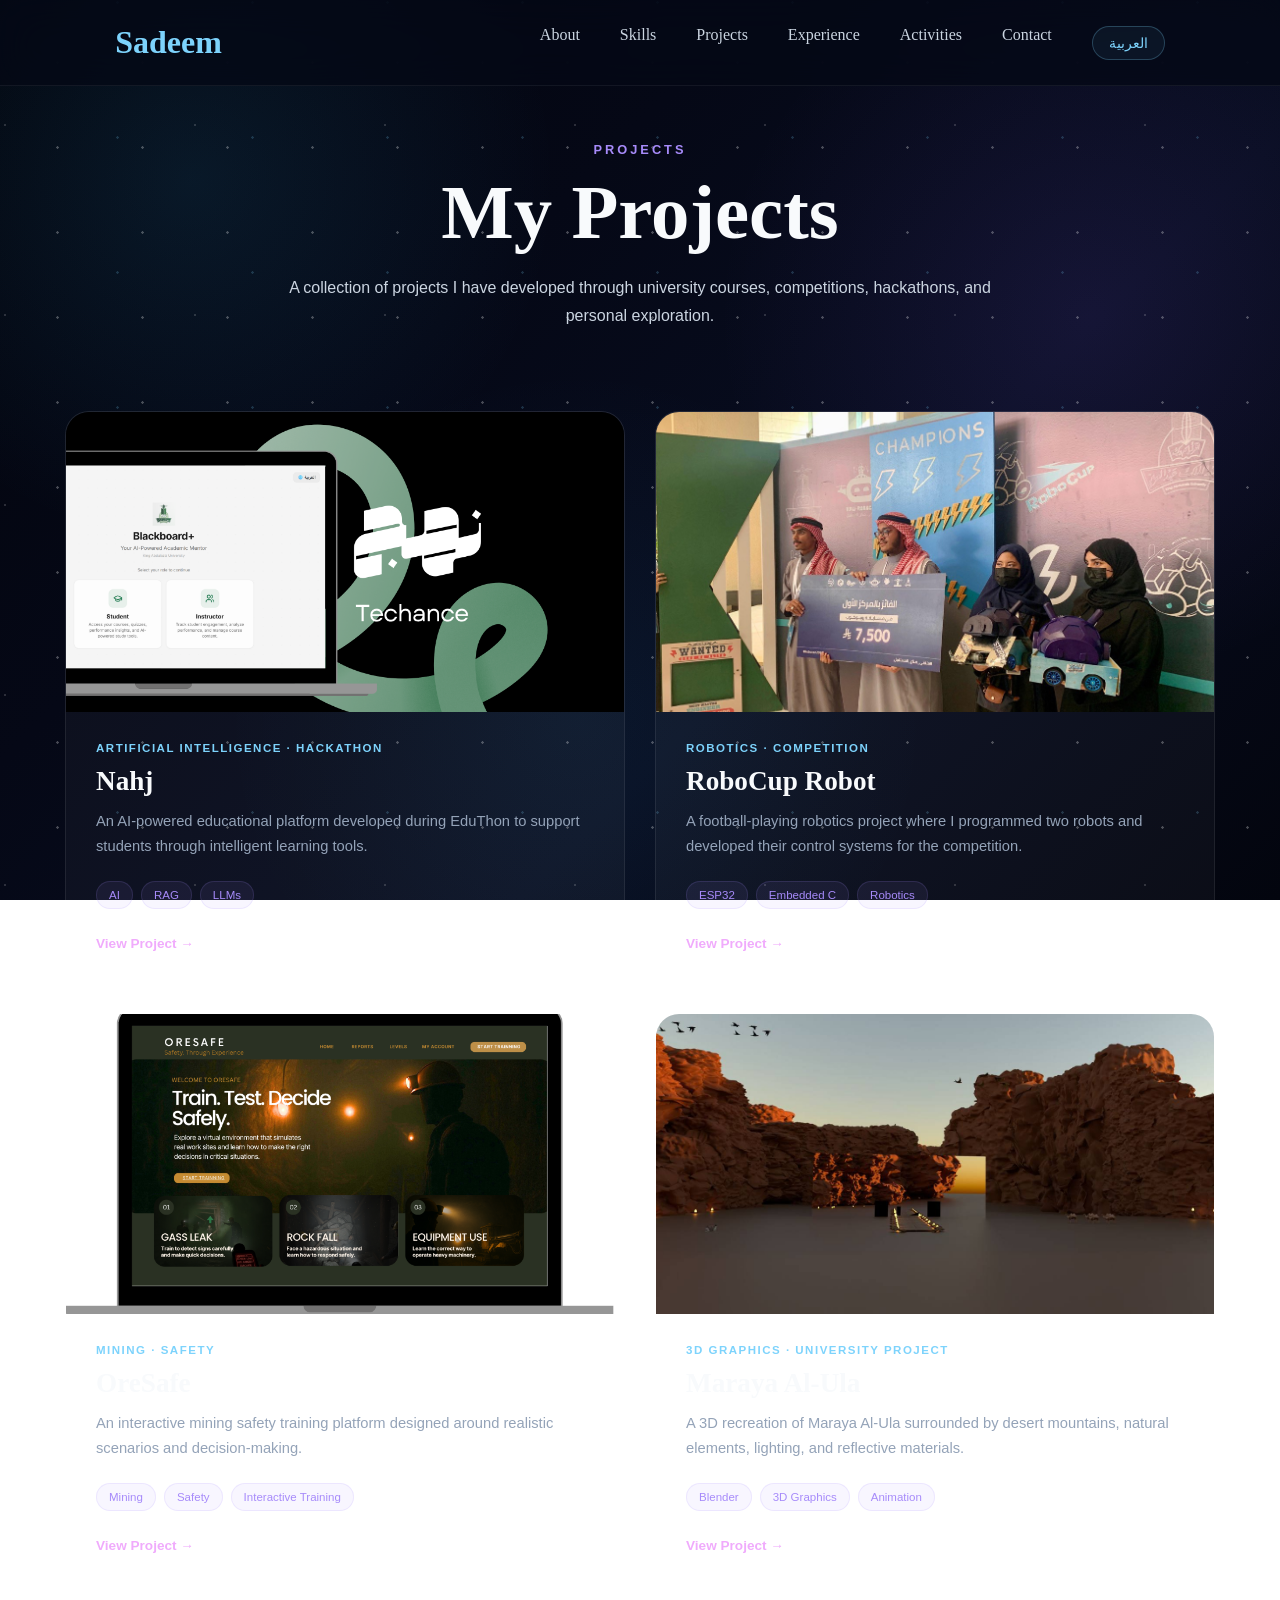
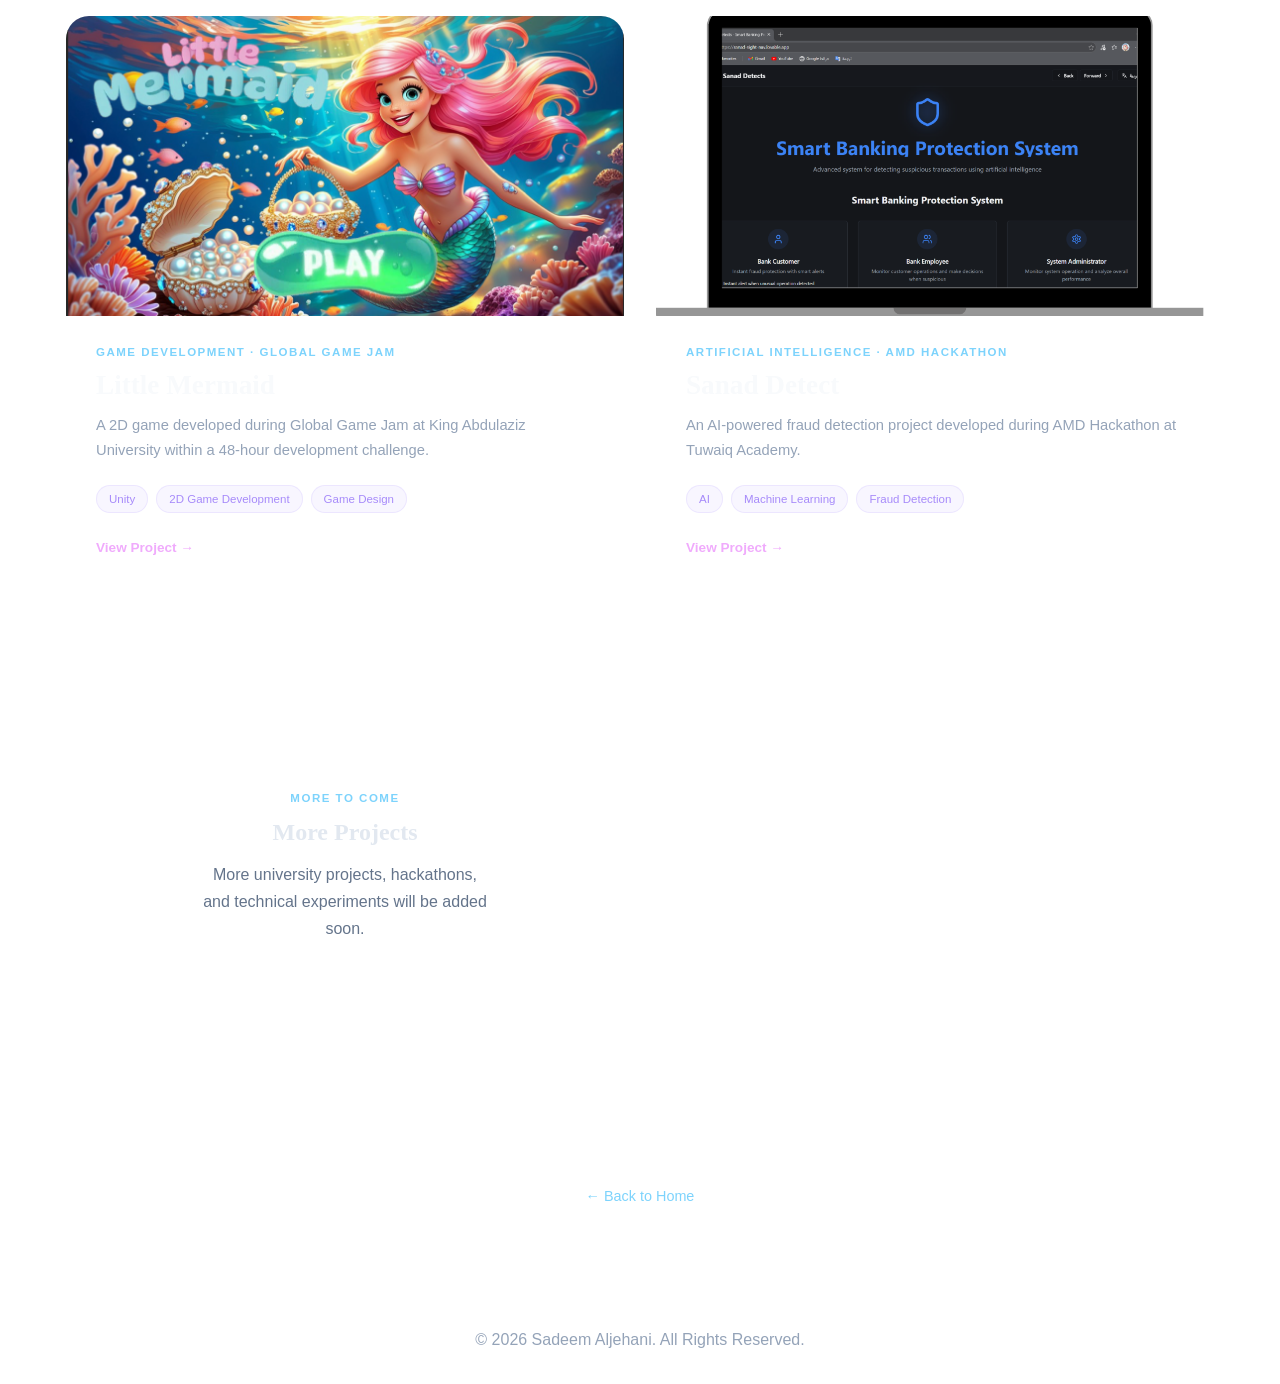
==== commit 8513cb94: "nav updated" ====
--- a/projects/index.html
+++ b/projects/index.html
@@ -28,45 +28,28 @@
 
         <nav>
 
-            <li>
-                <a href="../index.html#about" data-en="About" data-ar="نبذة عني">
-                    About
-                </a>
-            </li>
-
-            <li>
-                <a href="../index.html#skills" data-en="Skills" data-ar="المهارات">
-                    Skills
-                </a>
-            </li>
-
-            <li>
-                <a href="../index.html#projects" data-en="Projects" data-ar="المشاريع">
-                    Projects
-                </a>
-            </li>
-
-            <li>
-                <a href="../index.html#experience" data-en="Experience" data-ar="الخبرات">
-                    Experience
-                </a>
-            </li>
-
-            <li>
-                <a href="../index.html#activities" data-en="Activities" data-ar="المشاركات">
-                    Activities
-                </a>
-            </li>
-
-            <li>
-                <a href="../index.html#contact" data-en="Contact" data-ar="تواصل">
-                    Contact
-                </a>
-            </li>
-
-            <button id="language-toggle" class="language-toggle">
-                العربية
-            </button>
+            <a href="#hero" class="logo">
+                Sadeem
+            </a>
+
+            <ul>
+
+                <li><a href="#about" data-en="About" data-ar="نبذة عني">About</a></li>
+
+                <li><a href="#skills" data-en="Skills" data-ar="المهارات">Skills</a></li>
+
+                <li><a href="#projects" data-en="Projects" data-ar="المشاريع">Projects</a></li>
+
+                <li><a href="#experience" data-en="Experience" data-ar="الخبرات">Experience</a></li>
+
+                <li><a href="#activities" data-en="Activities" data-ar="الأنشطة">Activities</a></li>
+
+                <li><a href="#contact" data-en="Contact" data-ar="تواصل">Contact</a></li>
+                <button id="language-toggle" class="language-toggle">
+                    العربية
+                </button>
+
+            </ul>
 
         </nav>
 
@@ -215,7 +198,7 @@
 
                 <!-- ================= ORESAFE ================= -->
 
-                <a href="oresafe.html" class="all-project-card">
+                <a href="/projects/oreSafe.html" class="all-project-card">
 
                     <div class="all-project-image">
 
--- a/css/style.css
+++ b/css/style.css
@@ -802,159 +802,6 @@
 
 }
 
-/* ===========================
-   EXPERIENCE
-=========================== */
-
-.timeline {
-
-    max-width: 900px;
-
-    margin: auto;
-
-    position: relative;
-
-}
-
-.timeline::before {
-
-    content: "";
-
-    position: absolute;
-
-    left: 20px;
-
-    top: 0;
-
-    width: 2px;
-
-    height: 100%;
-
-    background: #38BDF8;
-
-}
-
-.timeline-item {
-
-    position: relative;
-
-    padding-left: 70px;
-
-    margin-bottom: 60px;
-
-}
-
-.timeline-dot {
-
-    width: 18px;
-
-    height: 18px;
-
-    background: #38BDF8;
-
-    border-radius: 50%;
-
-    position: absolute;
-
-    left: 11px;
-
-    top: 10px;
-
-}
-
-.timeline-content {
-
-    background: rgba(255, 255, 255, .04);
-
-    border: 1px solid rgba(255, 255, 255, .08);
-
-    border-radius: 20px;
-
-    padding: 30px;
-
-}
-
-.timeline-content span {
-
-    color: #7DD3FC;
-
-    font-size: .9rem;
-
-}
-
-.timeline-content h3 {
-
-    margin: 12px 0 5px;
-
-}
-
-.timeline-content h4 {
-
-    color: #CBD5E1;
-
-    margin-bottom: 15px;
-
-    font-weight: 500;
-
-}
-
-.timeline-content p {
-
-    color: #94A3B8;
-
-    line-height: 1.8;
-
-}
-
-/* ===========================
-   LEADERSHIP
-=========================== */
-
-.community-grid {
-
-    display: grid;
-
-    grid-template-columns: repeat(auto-fit, minmax(250px, 1fr));
-
-    gap: 25px;
-
-}
-
-.community-card {
-
-    padding: 30px;
-
-    border-radius: 20px;
-
-    background: rgba(255, 255, 255, .04);
-
-    border: 1px solid rgba(255, 255, 255, .08);
-
-    transition: .35s;
-
-}
-
-.community-card:hover {
-
-    transform: translateY(-8px);
-
-    border-color: #8B5CF6;
-
-}
-
-.community-card h3 {
-
-    margin-bottom: 15px;
-
-}
-
-.community-card p {
-
-    color: #94A3B8;
-
-    line-height: 1.8;
-
-}
 
 /* =====================================================
    CONTACT
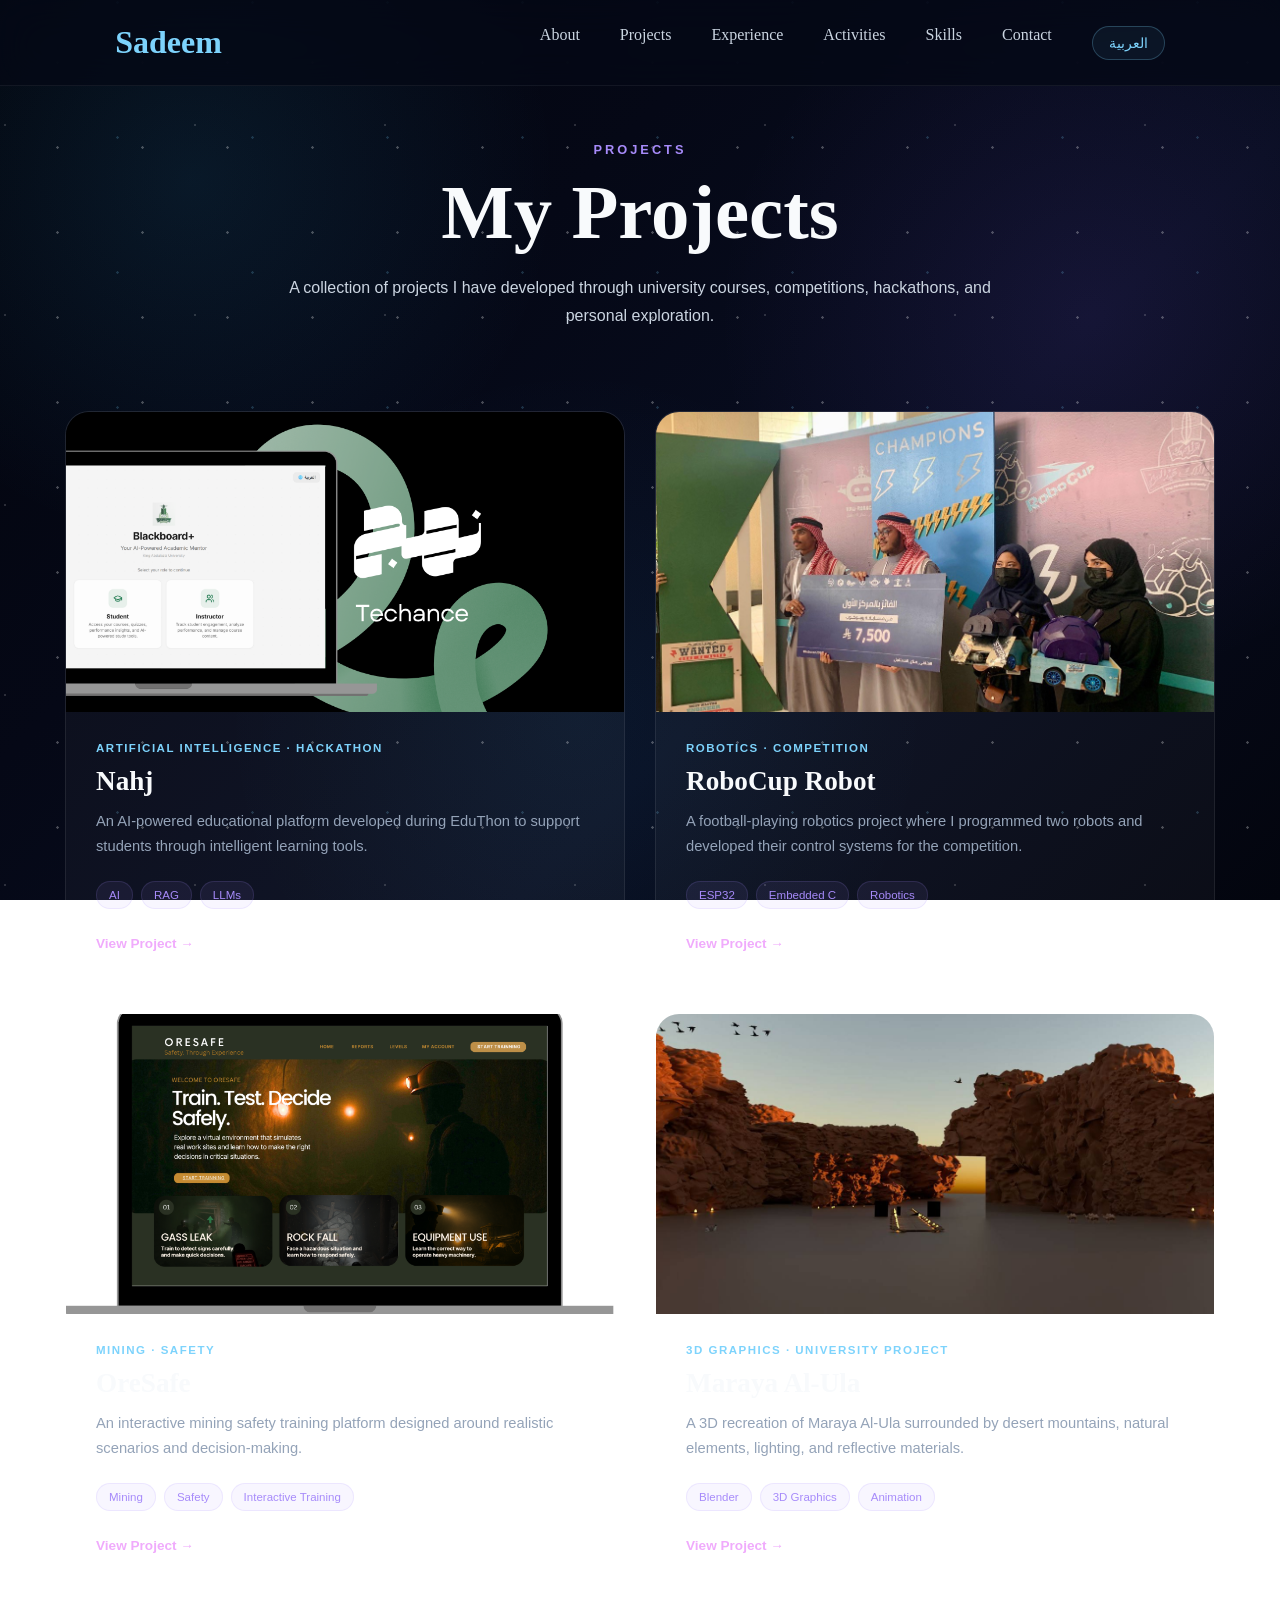
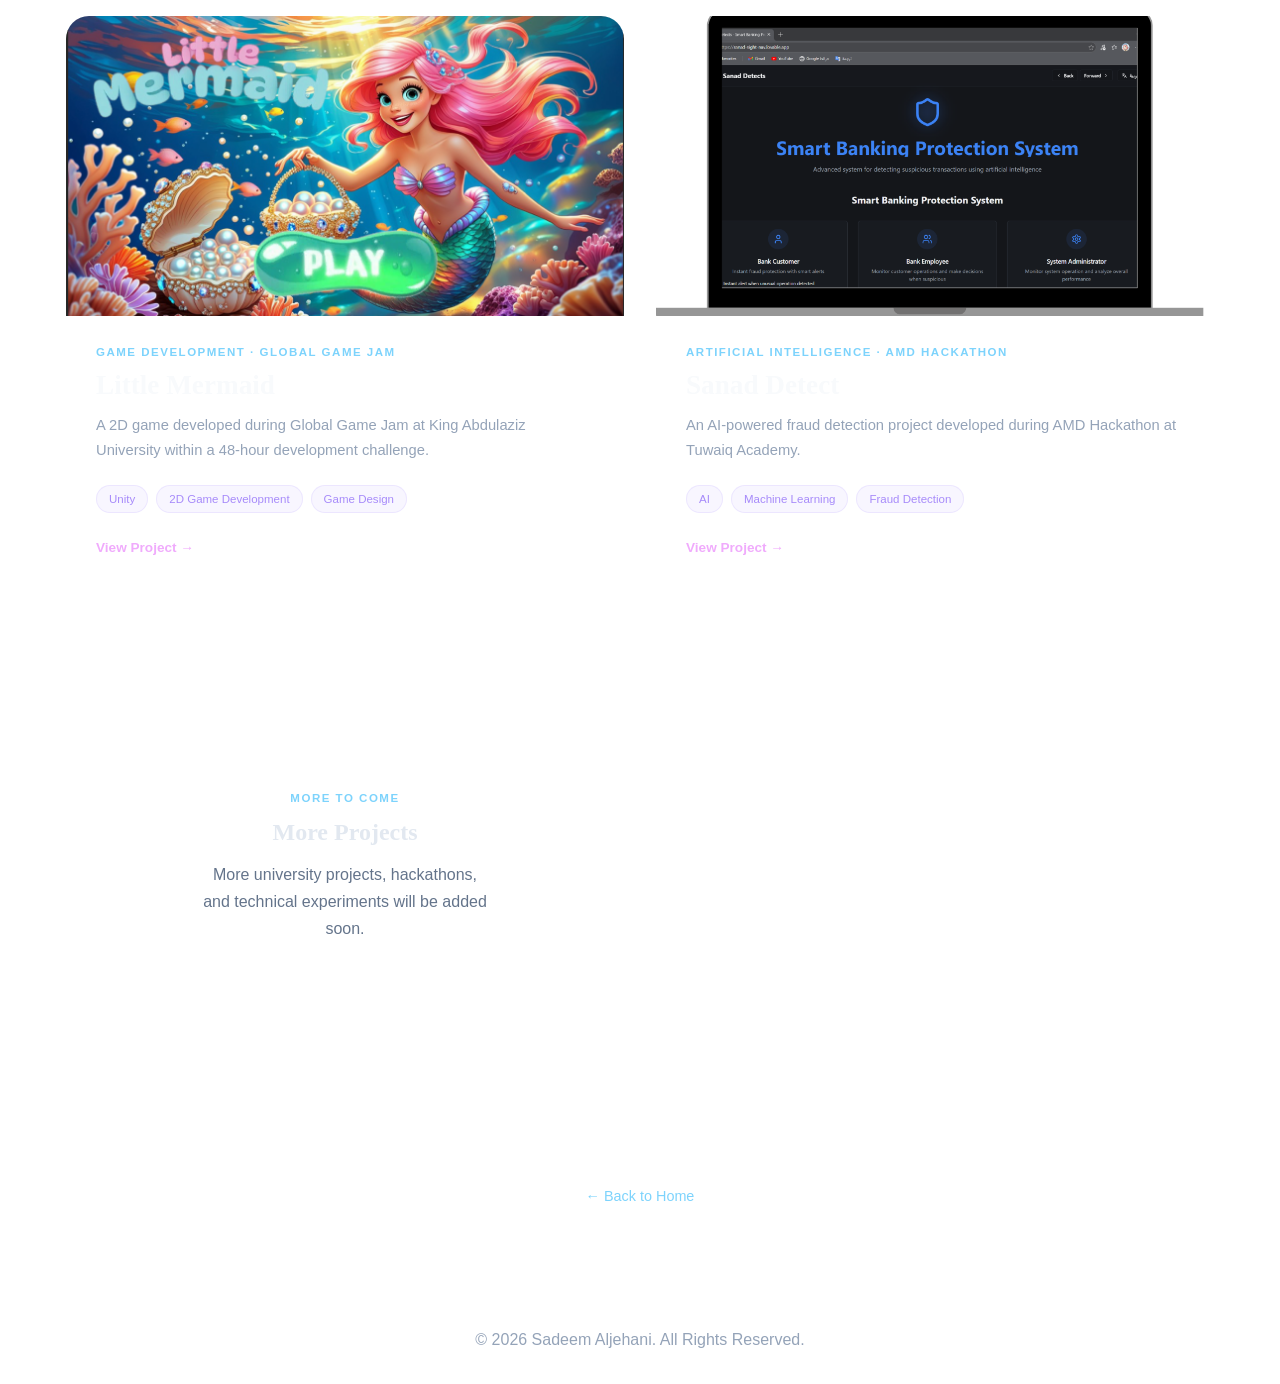
==== commit c7fd80c6: "update linkes" ====
--- a/projects/index.html
+++ b/projects/index.html
@@ -28,31 +28,57 @@
 
         <nav>
 
-            <a href="#hero" class="logo">
+            <a href="../index.html#hero" class="logo">
                 Sadeem
             </a>
 
             <ul>
 
-                <li><a href="#about" data-en="About" data-ar="نبذة عني">About</a></li>
-
-                <li><a href="#skills" data-en="Skills" data-ar="المهارات">Skills</a></li>
-
-                <li><a href="#projects" data-en="Projects" data-ar="المشاريع">Projects</a></li>
-
-                <li><a href="#experience" data-en="Experience" data-ar="الخبرات">Experience</a></li>
-
-                <li><a href="#activities" data-en="Activities" data-ar="الأنشطة">Activities</a></li>
-
-                <li><a href="#contact" data-en="Contact" data-ar="تواصل">Contact</a></li>
-                <button id="language-toggle" class="language-toggle">
-                    العربية
-                </button>
+                <li>
+                    <a href="../index.html#about" data-en="About" data-ar="نبذة عني">
+                        About
+                    </a>
+                </li>
+
+                <li>
+                    <a href="../index.html#projects" data-en="Projects" data-ar="المشاريع">
+                        Projects
+                    </a>
+                </li>
+
+                <li>
+                    <a href="../index.html#experience" data-en="Experience" data-ar="الخبرات">
+                        Experience
+                    </a>
+                </li>
+
+                <li>
+                    <a href="../index.html#activities" data-en="Activities" data-ar="الأنشطة">
+                        Activities
+                    </a>
+                </li>
+
+                <li>
+                    <a href="../index.html#skills" data-en="Skills" data-ar="المهارات">
+                        Skills
+                    </a>
+                </li>
+
+                <li>
+                    <a href="../index.html#contact" data-en="Contact" data-ar="تواصل">
+                        Contact
+                    </a>
+                </li>
+
+                <li>
+                    <button id="language-toggle" class="language-toggle">
+                        العربية
+                    </button>
+                </li>
 
             </ul>
 
         </nav>
-
     </header>
 
 
